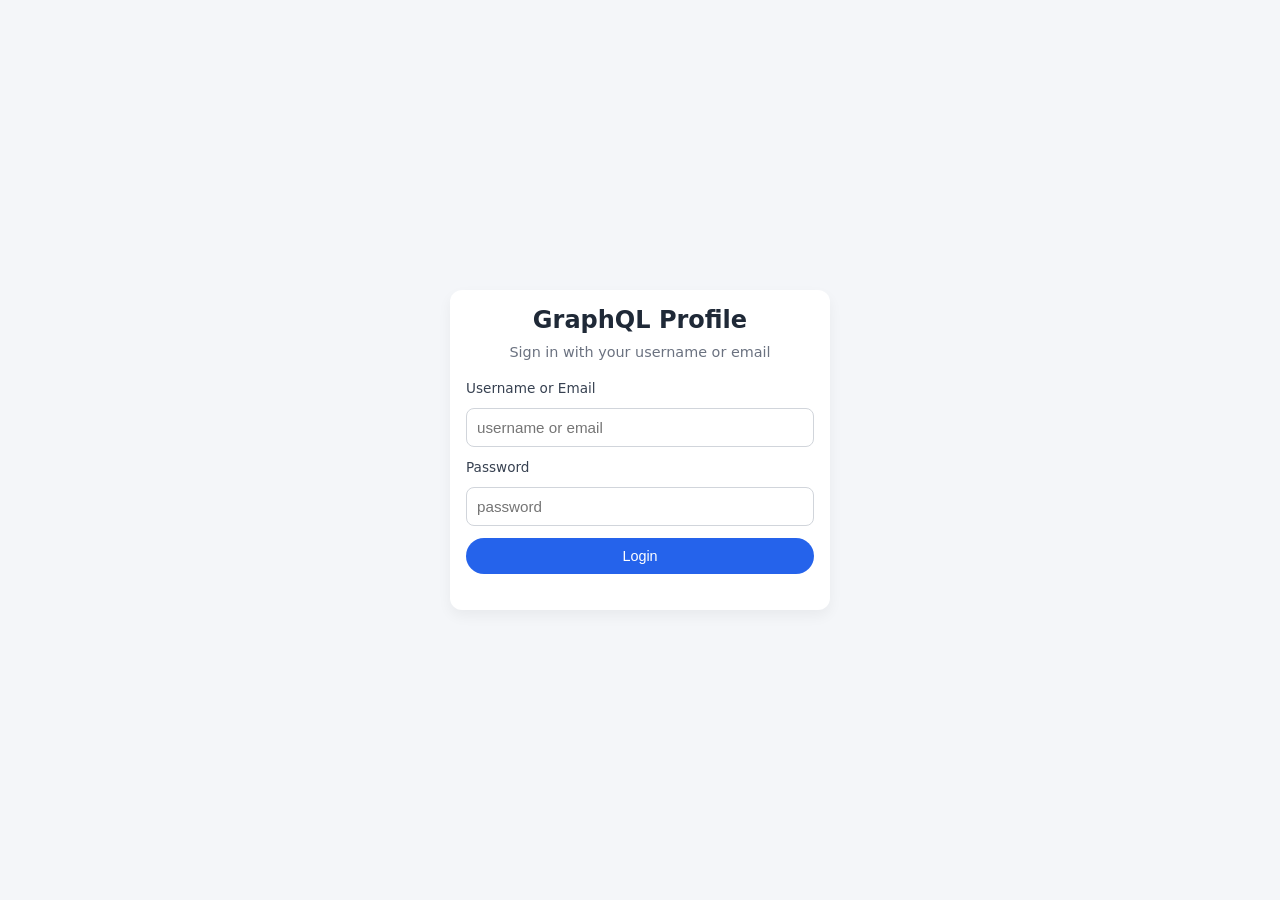
==== index.html @ cfde37e6 "h" ====
<!doctype html>
<html lang="en">
  <head>
    <meta charset="utf-8" />
    <meta name="viewport" content="width=device-width,initial-scale=1" />
    <title>GraphQL Profile - Login</title>
    <link rel="stylesheet" href="css/styles.css" />
  </head>
  <body class="page page-login">
    <main class="login-wrapper">
      <section class="card login-card">
        <h1 class="title">GraphQL Profile</h1>
        <p class="subtitle">Sign in with your username or email</p>

        <form id="login-form" class="form" novalidate>
          <label for="identifier" class="label">Username or Email</label>
          <input
            id="identifier"
            name="identifier"
            type="text"
            class="input"
            placeholder="username or email"
            autocomplete="username"
            required
          />

          <label for="password" class="label">Password</label>
          <input
            id="password"
            name="password"
            type="password"
            class="input"
            placeholder="password"
            autocomplete="current-password"
            required
          />

          <button type="submit" class="btn btn-primary">Login</button>
          <p id="login-error" class="error-message" aria-live="polite"></p>
        </form>
      </section>
    </main>

    <script src="js/config.js"></script>
    <script src="js/login.js"></script>
  </body>
</html>
---- css/styles.css ----
/* Reset */
*,
*::before,
*::after {
  box-sizing: border-box;
  margin: 0;
  padding: 0;
}

body {
  font-family: system-ui, -apple-system, BlinkMacSystemFont, "Segoe UI",
    Roboto, sans-serif;
  background: #f4f6f9;
  color: #1f2937;
}

/* Layout helpers */
.page {
  min-height: 100vh;
}

/* ================= LOGIN ================= */

.login-wrapper {
  display: flex;
  justify-content: center;
  align-items: center;
  height: 100vh;
}

.login-card {
  width: 100%;
  max-width: 380px;
}

.title {
  text-align: center;
  margin-bottom: 10px;
}

.subtitle {
  text-align: center;
  font-size: 0.9rem;
  color: #6b7280;
  margin-bottom: 20px;
}

/* ================= FORM ================= */

.form {
  display: flex;
  flex-direction: column;
  gap: 12px;
}

.label {
  font-size: 0.85rem;
  color: #374151;
}

.input {
  padding: 10px;
  border-radius: 8px;
  border: 1px solid #d1d5db;
  font-size: 0.95rem;
}

.input:focus {
  outline: none;
  border-color: #2563eb;
  box-shadow: 0 0 0 2px rgba(37, 99, 235, 0.2);
}

/* ================= BUTTONS ================= */

.btn {
  padding: 10px;
  border-radius: 999px;
  border: none;
  cursor: pointer;
  font-size: 0.9rem;
}

.btn-primary {
  background: #2563eb;
  color: white;
}

.btn-primary:hover {
  background: #1e40af;
}

.btn-secondary {
  background: #e5e7eb;
}

.btn-secondary:hover {
  background: #d1d5db;
}

/* ================= PROFILE ================= */

.topbar {
  display: flex;
  justify-content: space-between;
  align-items: center;
  padding: 16px 8vw;
  background: white;
  box-shadow: 0 2px 8px rgba(0, 0, 0, 0.06);
}

.topbar-title {
  font-size: 1.4rem;
}

.topbar-subtitle {
  font-size: 0.85rem;
  color: #6b7280;
}

/* ================= DASHBOARD ================= */

.dashboard {
  padding: 20px 8vw;
}

.grid {
  display: grid;
  grid-template-columns: repeat(auto-fit, minmax(260px, 1fr));
  gap: 16px;
  margin-bottom: 20px;
}

.graphs-section {
  display: grid;
  grid-template-columns: 1fr;
  gap: 20px;
}

/* ================= CARDS ================= */

.card {
  background: white;
  padding: 16px;
  border-radius: 12px;
  box-shadow: 0 6px 14px rgba(0, 0, 0, 0.05);
}

.section-title {
  margin-bottom: 10px;
  font-size: 1.1rem;
}

/* ================= INFO ================= */

.info-list p {
  font-size: 0.9rem;
  margin-bottom: 6px;
}

.info-label {
  color: #6b7280;
}

/* ================= RESULTS ================= */

.results-list {
  list-style: none;
  font-size: 0.9rem;
}

.results-list li {
  padding: 6px 0;
  border-bottom: 1px solid #eee;
}

/* ================= GRAPHS ================= */

.graph-svg {
  width: 100%;
  height: auto;
  margin-top: 10px;
  background: #fafafa;
  border-radius: 8px;
  border: 1px solid #eee;
}

/* ================= ERROR ================= */

.error-message {
  color: #dc2626;
  font-size: 0.85rem;
  margin-top: 8px;
}

.page-error {
  margin-top: 20px;
  text-align: center;
}
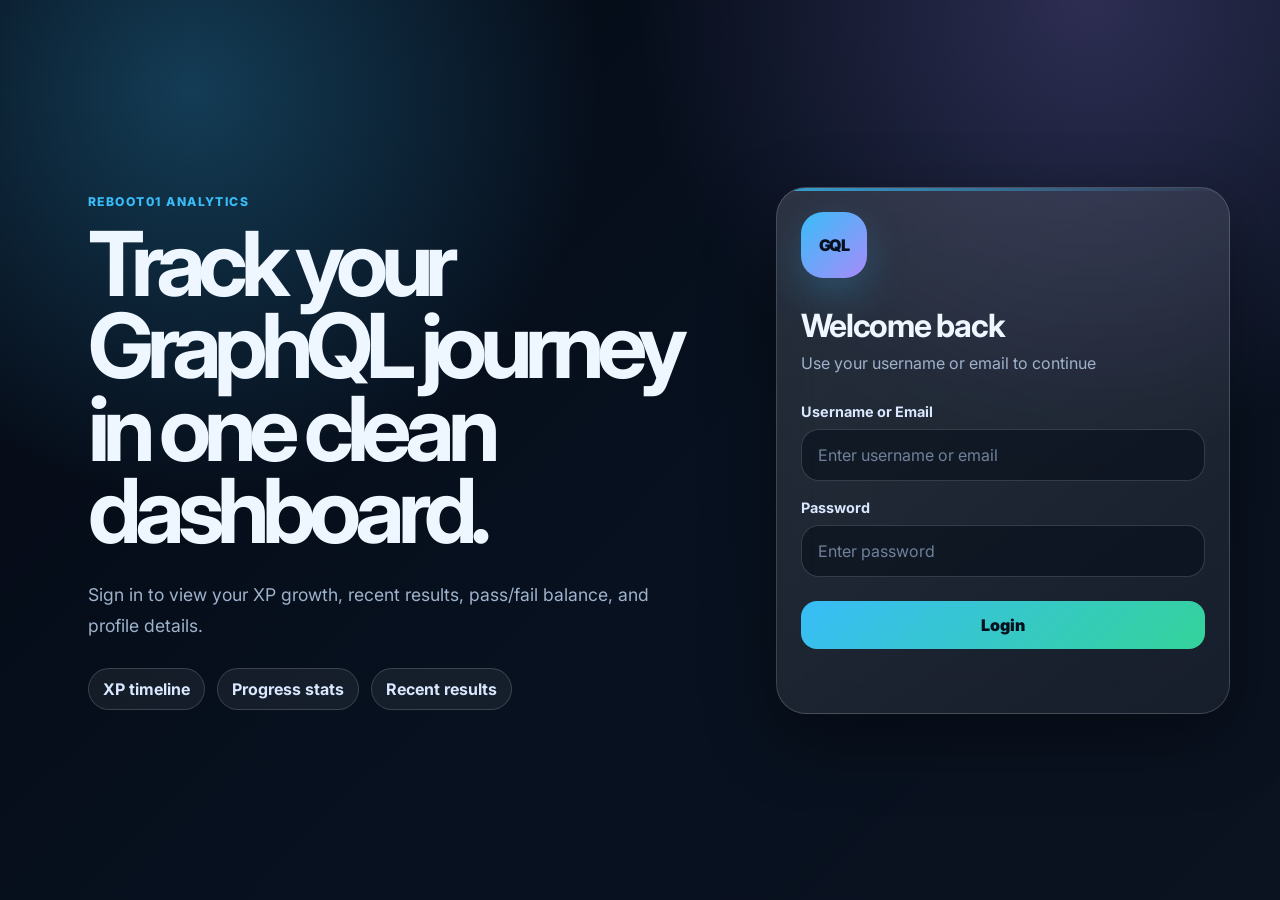
==== commit db54fa24: "h" ====
--- a/index.html
+++ b/index.html
@@ -3,37 +3,55 @@
   <head>
     <meta charset="utf-8" />
     <meta name="viewport" content="width=device-width,initial-scale=1" />
-    <title>GraphQL Profile - Login</title>
+    <title>GraphQL Profile | Sign In</title>
     <link rel="stylesheet" href="css/styles.css" />
   </head>
   <body class="page page-login">
-    <main class="login-wrapper">
+    <main class="auth-shell">
+      <section class="auth-panel" aria-label="Login introduction">
+        <p class="eyebrow">Reboot01 analytics</p>
+        <h1>Track your GraphQL journey in one clean dashboard.</h1>
+        <p class="hero-copy">
+          Sign in to view your XP growth, recent results, pass/fail balance, and profile details.
+        </p>
+        <div class="feature-row">
+          <span>XP timeline</span>
+          <span>Progress stats</span>
+          <span>Recent results</span>
+        </div>
+      </section>
+
       <section class="card login-card">
-        <h1 class="title">GraphQL Profile</h1>
-        <p class="subtitle">Sign in with your username or email</p>
+        <div class="brand-mark" aria-hidden="true">GQL</div>
+        <h2 class="title">Welcome back</h2>
+        <p class="subtitle">Use your username or email to continue</p>
 
         <form id="login-form" class="form" novalidate>
-          <label for="identifier" class="label">Username or Email</label>
-          <input
-            id="identifier"
-            name="identifier"
-            type="text"
-            class="input"
-            placeholder="username or email"
-            autocomplete="username"
-            required
-          />
+          <div class="field-group">
+            <label for="identifier" class="label">Username or Email</label>
+            <input
+              id="identifier"
+              name="identifier"
+              type="text"
+              class="input"
+              placeholder="Enter username or email"
+              autocomplete="username"
+              required
+            />
+          </div>
 
-          <label for="password" class="label">Password</label>
-          <input
-            id="password"
-            name="password"
-            type="password"
-            class="input"
-            placeholder="password"
-            autocomplete="current-password"
-            required
-          />
+          <div class="field-group">
+            <label for="password" class="label">Password</label>
+            <input
+              id="password"
+              name="password"
+              type="password"
+              class="input"
+              placeholder="Enter password"
+              autocomplete="current-password"
+              required
+            />
+          </div>
 
           <button type="submit" class="btn btn-primary">Login</button>
           <p id="login-error" class="error-message" aria-live="polite"></p>
@@ -44,4 +62,4 @@
     <script src="js/config.js"></script>
     <script src="js/login.js"></script>
   </body>
-</html>+</html>
--- a/css/styles.css
+++ b/css/styles.css
@@ -1,199 +1,450 @@
-/* Reset */
-*,
-*::before,
-*::after {
+@import url("https://fonts.googleapis.com/css2?family=Inter:wght@400;500;600;700;800&display=swap");
+
+:root {
+  --bg: #07111f;
+  --bg-soft: #0d1b2e;
+  --surface: rgba(255, 255, 255, 0.08);
+  --surface-strong: rgba(255, 255, 255, 0.13);
+  --border: rgba(255, 255, 255, 0.16);
+  --text: #eef6ff;
+  --muted: #9fb2cc;
+  --blue: #38bdf8;
+  --purple: #a78bfa;
+  --green: #34d399;
+  --red: #fb7185;
+  --shadow: 0 24px 70px rgba(0, 0, 0, 0.38);
+  --radius-lg: 30px;
+  --radius-md: 20px;
+}
+
+* {
   box-sizing: border-box;
   margin: 0;
   padding: 0;
 }
 
+html {
+  min-height: 100%;
+}
+
 body {
-  font-family: system-ui, -apple-system, BlinkMacSystemFont, "Segoe UI",
-    Roboto, sans-serif;
-  background: #f4f6f9;
-  color: #1f2937;
-}
-
-/* Layout helpers */
-.page {
   min-height: 100vh;
-}
-
-/* ================= LOGIN ================= */
-
-.login-wrapper {
+  font-family: Inter, system-ui, -apple-system, BlinkMacSystemFont, "Segoe UI", sans-serif;
+  color: var(--text);
+  background:
+    radial-gradient(circle at 15% 10%, rgba(56, 189, 248, 0.28), transparent 30%),
+    radial-gradient(circle at 85% 0%, rgba(167, 139, 250, 0.24), transparent 32%),
+    linear-gradient(135deg, #050914 0%, #07111f 55%, #0b1220 100%);
+}
+
+button,
+input {
+  font: inherit;
+}
+
+/* LOGIN */
+.auth-shell {
+  min-height: 100vh;
+  display: grid;
+  grid-template-columns: 1.2fr 0.8fr;
+  align-items: center;
+  gap: 44px;
+  width: min(1180px, calc(100% - 40px));
+  margin: 0 auto;
+  padding: 48px 0;
+}
+
+.auth-panel {
+  padding: 38px;
+}
+
+.eyebrow,
+.card-kicker {
+  display: inline-flex;
+  width: fit-content;
+  margin-bottom: 14px;
+  color: var(--blue);
+  font-size: 0.76rem;
+  font-weight: 800;
+  letter-spacing: 0.12em;
+  text-transform: uppercase;
+}
+
+.auth-panel h1,
+.hero-dashboard h2 {
+  max-width: 760px;
+  font-size: clamp(2.8rem, 7vw, 5.8rem);
+  line-height: 0.92;
+  letter-spacing: -0.08em;
+}
+
+.hero-copy,
+.hero-dashboard p,
+.subtitle,
+.topbar-subtitle {
+  color: var(--muted);
+}
+
+.hero-copy {
+  max-width: 590px;
+  margin: 26px 0;
+  font-size: 1.1rem;
+  line-height: 1.8;
+}
+
+.feature-row {
   display: flex;
+  flex-wrap: wrap;
+  gap: 12px;
+}
+
+.feature-row span {
+  border: 1px solid var(--border);
+  border-radius: 999px;
+  padding: 10px 14px;
+  background: rgba(255, 255, 255, 0.06);
+  color: #d9e7ff;
+  font-weight: 700;
+}
+
+.card,
+.login-card,
+.hero-dashboard {
+  border: 1px solid var(--border);
+  border-radius: var(--radius-lg);
+  background: linear-gradient(145deg, rgba(255, 255, 255, 0.13), rgba(255, 255, 255, 0.055));
+  box-shadow: var(--shadow);
+  backdrop-filter: blur(22px);
+}
+
+.login-card {
+  padding: 34px;
+}
+
+.brand-mark {
+  display: grid;
+  place-items: center;
+  width: 66px;
+  height: 66px;
+  margin-bottom: 28px;
+  border-radius: 22px;
+  background: linear-gradient(135deg, var(--blue), var(--purple));
+  color: #06101f;
+  font-weight: 900;
+  letter-spacing: -0.08em;
+  box-shadow: 0 16px 40px rgba(56, 189, 248, 0.24);
+}
+
+.brand-mark.small {
+  width: 52px;
+  height: 52px;
+  margin: 0;
+  border-radius: 18px;
+  font-size: 0.85rem;
+}
+
+.title {
+  font-size: 2rem;
+  letter-spacing: -0.04em;
+}
+
+.subtitle {
+  margin-top: 8px;
+  margin-bottom: 30px;
+}
+
+.form {
+  display: grid;
+  gap: 18px;
+}
+
+.field-group {
+  display: grid;
+  gap: 9px;
+}
+
+.label {
+  color: #d9e7ff;
+  font-size: 0.9rem;
+  font-weight: 700;
+}
+
+.input {
+  width: 100%;
+  border: 1px solid rgba(255, 255, 255, 0.16);
+  border-radius: 18px;
+  padding: 15px 16px;
+  background: rgba(4, 10, 22, 0.48);
+  color: var(--text);
+  outline: none;
+  transition: border-color 0.2s ease, box-shadow 0.2s ease, background 0.2s ease;
+}
+
+.input::placeholder {
+  color: #6f819b;
+}
+
+.input:focus {
+  border-color: rgba(56, 189, 248, 0.85);
+  background: rgba(4, 10, 22, 0.72);
+  box-shadow: 0 0 0 4px rgba(56, 189, 248, 0.14);
+}
+
+.btn {
+  display: inline-flex;
+  align-items: center;
   justify-content: center;
-  align-items: center;
-  height: 100vh;
-}
-
-.login-card {
+  min-height: 48px;
+  border: 0;
+  border-radius: 16px;
+  padding: 0 20px;
+  cursor: pointer;
+  font-weight: 900;
+  transition: transform 0.2s ease, filter 0.2s ease, background 0.2s ease;
+}
+
+.btn:hover {
+  transform: translateY(-2px);
+}
+
+.btn-primary {
   width: 100%;
-  max-width: 380px;
-}
-
-.title {
-  text-align: center;
-  margin-bottom: 10px;
-}
-
-.subtitle {
-  text-align: center;
-  font-size: 0.9rem;
-  color: #6b7280;
-  margin-bottom: 20px;
-}
-
-/* ================= FORM ================= */
-
-.form {
-  display: flex;
-  flex-direction: column;
-  gap: 12px;
-}
-
-.label {
-  font-size: 0.85rem;
-  color: #374151;
-}
-
-.input {
-  padding: 10px;
-  border-radius: 8px;
-  border: 1px solid #d1d5db;
-  font-size: 0.95rem;
-}
-
-.input:focus {
-  outline: none;
-  border-color: #2563eb;
-  box-shadow: 0 0 0 2px rgba(37, 99, 235, 0.2);
-}
-
-/* ================= BUTTONS ================= */
-
-.btn {
-  padding: 10px;
-  border-radius: 999px;
-  border: none;
-  cursor: pointer;
-  font-size: 0.9rem;
-}
-
-.btn-primary {
-  background: #2563eb;
-  color: white;
-}
-
-.btn-primary:hover {
-  background: #1e40af;
+  margin-top: 6px;
+  color: #04101e;
+  background: linear-gradient(135deg, var(--blue), var(--green));
 }
 
 .btn-secondary {
-  background: #e5e7eb;
-}
-
-.btn-secondary:hover {
-  background: #d1d5db;
-}
-
-/* ================= PROFILE ================= */
-
+  color: var(--text);
+  background: rgba(255, 255, 255, 0.1);
+  border: 1px solid var(--border);
+}
+
+/* DASHBOARD */
 .topbar {
+  position: sticky;
+  top: 0;
+  z-index: 10;
   display: flex;
   justify-content: space-between;
   align-items: center;
-  padding: 16px 8vw;
-  background: white;
-  box-shadow: 0 2px 8px rgba(0, 0, 0, 0.06);
+  gap: 20px;
+  padding: 20px clamp(20px, 5vw, 70px);
+  background: rgba(5, 9, 20, 0.74);
+  border-bottom: 1px solid var(--border);
+  backdrop-filter: blur(22px);
+}
+
+.topbar-brand {
+  display: flex;
+  align-items: center;
+  gap: 16px;
+}
+
+.topbar .eyebrow {
+  margin-bottom: 4px;
 }
 
 .topbar-title {
-  font-size: 1.4rem;
-}
-
-.topbar-subtitle {
-  font-size: 0.85rem;
-  color: #6b7280;
-}
-
-/* ================= DASHBOARD ================= */
+  font-size: clamp(1.35rem, 3vw, 2.1rem);
+  letter-spacing: -0.05em;
+}
 
 .dashboard {
-  padding: 20px 8vw;
-}
-
-.grid {
-  display: grid;
-  grid-template-columns: repeat(auto-fit, minmax(260px, 1fr));
-  gap: 16px;
+  width: min(1380px, calc(100% - 34px));
+  margin: 28px auto 64px;
+}
+
+.hero-dashboard {
+  display: flex;
+  justify-content: space-between;
+  align-items: end;
+  min-height: 260px;
+  padding: clamp(28px, 5vw, 54px);
+  margin-bottom: 22px;
+  overflow: hidden;
+  position: relative;
+}
+
+.hero-dashboard::after {
+  content: "";
+  position: absolute;
+  width: 420px;
+  height: 420px;
+  right: -140px;
+  top: -120px;
+  border-radius: 50%;
+  background: radial-gradient(circle, rgba(52, 211, 153, 0.26), transparent 62%);
+}
+
+.hero-dashboard h2 {
+  font-size: clamp(2.4rem, 6vw, 5.2rem);
+}
+
+.hero-dashboard p {
+  max-width: 600px;
+  margin-top: 18px;
+  line-height: 1.7;
+}
+
+.stats-grid,
+.content-grid {
+  display: grid;
+  gap: 20px;
+}
+
+.stats-grid {
+  grid-template-columns: repeat(3, minmax(0, 1fr));
   margin-bottom: 20px;
 }
 
-.graphs-section {
-  display: grid;
-  grid-template-columns: 1fr;
-  gap: 20px;
-}
-
-/* ================= CARDS ================= */
+.content-grid {
+  grid-template-columns: minmax(0, 1.4fr) minmax(320px, 0.8fr);
+}
 
 .card {
-  background: white;
-  padding: 16px;
-  border-radius: 12px;
-  box-shadow: 0 6px 14px rgba(0, 0, 0, 0.05);
+  position: relative;
+  padding: 24px;
+  overflow: hidden;
+}
+
+.card::before {
+  content: "";
+  position: absolute;
+  inset: 0 auto auto 0;
+  width: 100%;
+  height: 3px;
+  background: linear-gradient(90deg, var(--blue), transparent);
+  opacity: 0.8;
+}
+
+.accent-purple::before {
+  background: linear-gradient(90deg, var(--purple), transparent);
+}
+
+.accent-green::before {
+  background: linear-gradient(90deg, var(--green), transparent);
 }
 
 .section-title {
-  margin-bottom: 10px;
-  font-size: 1.1rem;
-}
-
-/* ================= INFO ================= */
+  margin-bottom: 18px;
+  font-size: 1.25rem;
+  letter-spacing: -0.035em;
+}
+
+.info-list {
+  display: grid;
+  gap: 12px;
+}
 
 .info-list p {
-  font-size: 0.9rem;
-  margin-bottom: 6px;
+  display: flex;
+  justify-content: space-between;
+  gap: 14px;
+  padding: 14px;
+  border: 1px solid rgba(255, 255, 255, 0.09);
+  border-radius: 16px;
+  background: rgba(3, 8, 18, 0.28);
+  color: #f7fbff;
+  font-weight: 800;
 }
 
 .info-label {
-  color: #6b7280;
-}
-
-/* ================= RESULTS ================= */
-
-.results-list {
-  list-style: none;
-  font-size: 0.9rem;
-}
-
-.results-list li {
-  padding: 6px 0;
-  border-bottom: 1px solid #eee;
-}
-
-/* ================= GRAPHS ================= */
+  color: var(--muted);
+  font-weight: 700;
+}
+
+.wide-card {
+  grid-row: span 2;
+}
+
+.card-heading {
+  margin-bottom: 8px;
+}
 
 .graph-svg {
   width: 100%;
-  height: auto;
-  margin-top: 10px;
-  background: #fafafa;
-  border-radius: 8px;
-  border: 1px solid #eee;
-}
-
-/* ================= ERROR ================= */
+  min-height: 330px;
+  border: 1px solid rgba(255, 255, 255, 0.1);
+  border-radius: 22px;
+  background: rgba(2, 8, 20, 0.36);
+}
+
+.results-list {
+  display: grid;
+  gap: 12px;
+  list-style: none;
+}
+
+.results-list li {
+  padding: 14px 15px;
+  border: 1px solid rgba(255, 255, 255, 0.1);
+  border-radius: 16px;
+  background: rgba(2, 8, 20, 0.35);
+  color: #dbeafe;
+  line-height: 1.45;
+}
+
+.results-list li:hover {
+  border-color: rgba(56, 189, 248, 0.45);
+  background: rgba(56, 189, 248, 0.09);
+}
 
 .error-message {
-  color: #dc2626;
-  font-size: 0.85rem;
-  margin-top: 8px;
+  min-height: 22px;
+  color: var(--red);
+  text-align: center;
+  font-weight: 800;
 }
 
 .page-error {
-  margin-top: 20px;
-  text-align: center;
-}+  margin-top: 24px;
+}
+
+@media (max-width: 1000px) {
+  .auth-shell,
+  .stats-grid,
+  .content-grid {
+    grid-template-columns: 1fr;
+  }
+
+  .auth-panel {
+    padding: 12px 4px;
+  }
+
+  .wide-card {
+    grid-row: auto;
+  }
+}
+
+@media (max-width: 640px) {
+  .topbar {
+    position: static;
+    align-items: flex-start;
+    flex-direction: column;
+  }
+
+  .auth-shell {
+    width: min(100% - 24px, 1180px);
+    padding: 24px 0;
+  }
+
+  .login-card,
+  .card,
+  .hero-dashboard {
+    border-radius: 22px;
+  }
+
+  .login-card,
+  .card {
+    padding: 20px;
+  }
+
+  .feature-row {
+    display: none;
+  }
+
+  .graph-svg {
+    min-height: 260px;
+  }
+}
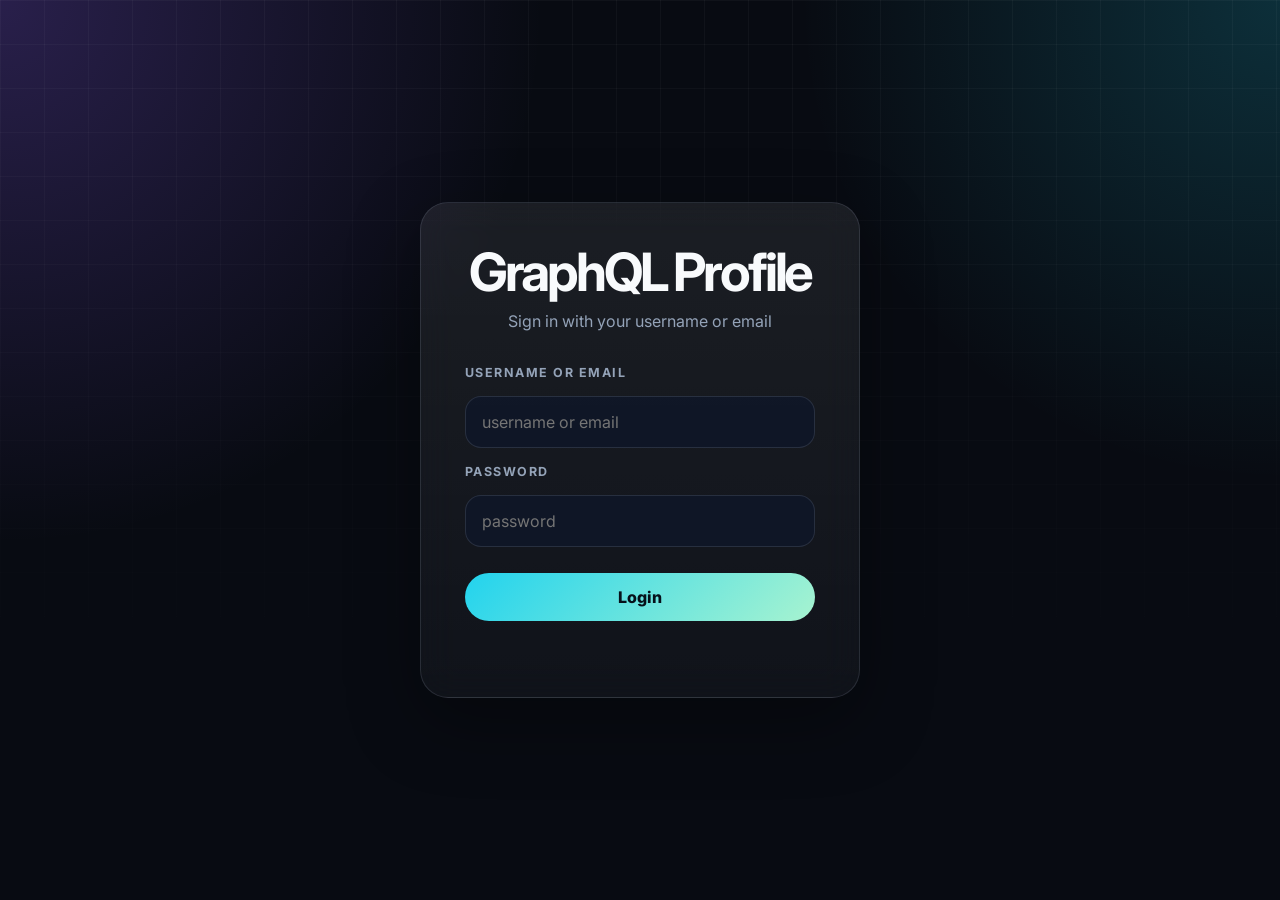
==== commit 165406da: "h" ====
--- a/index.html
+++ b/index.html
@@ -3,55 +3,37 @@
   <head>
     <meta charset="utf-8" />
     <meta name="viewport" content="width=device-width,initial-scale=1" />
-    <title>GraphQL Profile | Sign In</title>
+    <title>GraphQL Profile - Login</title>
     <link rel="stylesheet" href="css/styles.css" />
   </head>
   <body class="page page-login">
-    <main class="auth-shell">
-      <section class="auth-panel" aria-label="Login introduction">
-        <p class="eyebrow">Reboot01 analytics</p>
-        <h1>Track your GraphQL journey in one clean dashboard.</h1>
-        <p class="hero-copy">
-          Sign in to view your XP growth, recent results, pass/fail balance, and profile details.
-        </p>
-        <div class="feature-row">
-          <span>XP timeline</span>
-          <span>Progress stats</span>
-          <span>Recent results</span>
-        </div>
-      </section>
-
+    <main class="login-wrapper">
       <section class="card login-card">
-        <div class="brand-mark" aria-hidden="true">GQL</div>
-        <h2 class="title">Welcome back</h2>
-        <p class="subtitle">Use your username or email to continue</p>
+        <h1 class="title">GraphQL Profile</h1>
+        <p class="subtitle">Sign in with your username or email</p>
 
         <form id="login-form" class="form" novalidate>
-          <div class="field-group">
-            <label for="identifier" class="label">Username or Email</label>
-            <input
-              id="identifier"
-              name="identifier"
-              type="text"
-              class="input"
-              placeholder="Enter username or email"
-              autocomplete="username"
-              required
-            />
-          </div>
+          <label for="identifier" class="label">Username or Email</label>
+          <input
+            id="identifier"
+            name="identifier"
+            type="text"
+            class="input"
+            placeholder="username or email"
+            autocomplete="username"
+            required
+          />
 
-          <div class="field-group">
-            <label for="password" class="label">Password</label>
-            <input
-              id="password"
-              name="password"
-              type="password"
-              class="input"
-              placeholder="Enter password"
-              autocomplete="current-password"
-              required
-            />
-          </div>
+          <label for="password" class="label">Password</label>
+          <input
+            id="password"
+            name="password"
+            type="password"
+            class="input"
+            placeholder="password"
+            autocomplete="current-password"
+            required
+          />
 
           <button type="submit" class="btn btn-primary">Login</button>
           <p id="login-error" class="error-message" aria-live="polite"></p>
@@ -62,4 +44,4 @@
     <script src="js/config.js"></script>
     <script src="js/login.js"></script>
   </body>
-</html>
+</html>
--- a/css/styles.css
+++ b/css/styles.css
@@ -1,450 +1,281 @@
 @import url("https://fonts.googleapis.com/css2?family=Inter:wght@400;500;600;700;800&display=swap");
 
-:root {
-  --bg: #07111f;
-  --bg-soft: #0d1b2e;
-  --surface: rgba(255, 255, 255, 0.08);
-  --surface-strong: rgba(255, 255, 255, 0.13);
-  --border: rgba(255, 255, 255, 0.16);
-  --text: #eef6ff;
-  --muted: #9fb2cc;
-  --blue: #38bdf8;
-  --purple: #a78bfa;
-  --green: #34d399;
-  --red: #fb7185;
-  --shadow: 0 24px 70px rgba(0, 0, 0, 0.38);
-  --radius-lg: 30px;
-  --radius-md: 20px;
-}
-
-* {
-  box-sizing: border-box;
-  margin: 0;
-  padding: 0;
-}
-
-html {
-  min-height: 100%;
-}
-
-body {
-  min-height: 100vh;
-  font-family: Inter, system-ui, -apple-system, BlinkMacSystemFont, "Segoe UI", sans-serif;
-  color: var(--text);
+:root{
+  --bg:#080b12;
+  --panel:#111827;
+  --panel-soft:#172033;
+  --text:#f8fafc;
+  --muted:#94a3b8;
+  --line:rgba(148,163,184,.18);
+  --accent:#8b5cf6;
+  --accent-2:#22d3ee;
+  --danger:#fb7185;
+  --shadow:0 24px 70px rgba(0,0,0,.35);
+}
+
+*{
+  margin:0;
+  padding:0;
+  box-sizing:border-box;
+}
+
+body{
+  min-height:100vh;
+  font-family:Inter,system-ui,-apple-system,BlinkMacSystemFont,"Segoe UI",sans-serif;
   background:
-    radial-gradient(circle at 15% 10%, rgba(56, 189, 248, 0.28), transparent 30%),
-    radial-gradient(circle at 85% 0%, rgba(167, 139, 250, 0.24), transparent 32%),
-    linear-gradient(135deg, #050914 0%, #07111f 55%, #0b1220 100%);
-}
-
-button,
-input {
-  font: inherit;
-}
-
-/* LOGIN */
-.auth-shell {
-  min-height: 100vh;
-  display: grid;
-  grid-template-columns: 1.2fr 0.8fr;
-  align-items: center;
-  gap: 44px;
-  width: min(1180px, calc(100% - 40px));
-  margin: 0 auto;
-  padding: 48px 0;
-}
-
-.auth-panel {
-  padding: 38px;
-}
-
-.eyebrow,
-.card-kicker {
-  display: inline-flex;
-  width: fit-content;
-  margin-bottom: 14px;
-  color: var(--blue);
-  font-size: 0.76rem;
-  font-weight: 800;
-  letter-spacing: 0.12em;
-  text-transform: uppercase;
-}
-
-.auth-panel h1,
-.hero-dashboard h2 {
-  max-width: 760px;
-  font-size: clamp(2.8rem, 7vw, 5.8rem);
-  line-height: 0.92;
-  letter-spacing: -0.08em;
-}
-
-.hero-copy,
-.hero-dashboard p,
-.subtitle,
-.topbar-subtitle {
-  color: var(--muted);
-}
-
-.hero-copy {
-  max-width: 590px;
-  margin: 26px 0;
-  font-size: 1.1rem;
-  line-height: 1.8;
-}
-
-.feature-row {
-  display: flex;
-  flex-wrap: wrap;
-  gap: 12px;
-}
-
-.feature-row span {
-  border: 1px solid var(--border);
-  border-radius: 999px;
-  padding: 10px 14px;
-  background: rgba(255, 255, 255, 0.06);
-  color: #d9e7ff;
-  font-weight: 700;
-}
-
-.card,
-.login-card,
-.hero-dashboard {
-  border: 1px solid var(--border);
-  border-radius: var(--radius-lg);
-  background: linear-gradient(145deg, rgba(255, 255, 255, 0.13), rgba(255, 255, 255, 0.055));
-  box-shadow: var(--shadow);
-  backdrop-filter: blur(22px);
-}
-
-.login-card {
-  padding: 34px;
-}
-
-.brand-mark {
-  display: grid;
-  place-items: center;
-  width: 66px;
-  height: 66px;
-  margin-bottom: 28px;
-  border-radius: 22px;
-  background: linear-gradient(135deg, var(--blue), var(--purple));
-  color: #06101f;
-  font-weight: 900;
-  letter-spacing: -0.08em;
-  box-shadow: 0 16px 40px rgba(56, 189, 248, 0.24);
-}
-
-.brand-mark.small {
-  width: 52px;
-  height: 52px;
-  margin: 0;
-  border-radius: 18px;
-  font-size: 0.85rem;
-}
-
-.title {
-  font-size: 2rem;
-  letter-spacing: -0.04em;
-}
-
-.subtitle {
-  margin-top: 8px;
-  margin-bottom: 30px;
-}
-
-.form {
-  display: grid;
-  gap: 18px;
-}
-
-.field-group {
-  display: grid;
-  gap: 9px;
-}
-
-.label {
-  color: #d9e7ff;
-  font-size: 0.9rem;
-  font-weight: 700;
-}
-
-.input {
-  width: 100%;
-  border: 1px solid rgba(255, 255, 255, 0.16);
-  border-radius: 18px;
-  padding: 15px 16px;
-  background: rgba(4, 10, 22, 0.48);
-  color: var(--text);
-  outline: none;
-  transition: border-color 0.2s ease, box-shadow 0.2s ease, background 0.2s ease;
-}
-
-.input::placeholder {
-  color: #6f819b;
-}
-
-.input:focus {
-  border-color: rgba(56, 189, 248, 0.85);
-  background: rgba(4, 10, 22, 0.72);
-  box-shadow: 0 0 0 4px rgba(56, 189, 248, 0.14);
-}
-
-.btn {
-  display: inline-flex;
-  align-items: center;
-  justify-content: center;
-  min-height: 48px;
-  border: 0;
-  border-radius: 16px;
-  padding: 0 20px;
-  cursor: pointer;
-  font-weight: 900;
-  transition: transform 0.2s ease, filter 0.2s ease, background 0.2s ease;
-}
-
-.btn:hover {
-  transform: translateY(-2px);
-}
-
-.btn-primary {
-  width: 100%;
-  margin-top: 6px;
-  color: #04101e;
-  background: linear-gradient(135deg, var(--blue), var(--green));
-}
-
-.btn-secondary {
-  color: var(--text);
-  background: rgba(255, 255, 255, 0.1);
-  border: 1px solid var(--border);
-}
-
-/* DASHBOARD */
-.topbar {
-  position: sticky;
-  top: 0;
-  z-index: 10;
-  display: flex;
-  justify-content: space-between;
-  align-items: center;
-  gap: 20px;
-  padding: 20px clamp(20px, 5vw, 70px);
-  background: rgba(5, 9, 20, 0.74);
-  border-bottom: 1px solid var(--border);
-  backdrop-filter: blur(22px);
-}
-
-.topbar-brand {
-  display: flex;
-  align-items: center;
-  gap: 16px;
-}
-
-.topbar .eyebrow {
-  margin-bottom: 4px;
-}
-
-.topbar-title {
-  font-size: clamp(1.35rem, 3vw, 2.1rem);
-  letter-spacing: -0.05em;
-}
-
-.dashboard {
-  width: min(1380px, calc(100% - 34px));
-  margin: 28px auto 64px;
-}
-
-.hero-dashboard {
-  display: flex;
-  justify-content: space-between;
-  align-items: end;
-  min-height: 260px;
-  padding: clamp(28px, 5vw, 54px);
-  margin-bottom: 22px;
-  overflow: hidden;
-  position: relative;
-}
-
-.hero-dashboard::after {
-  content: "";
-  position: absolute;
-  width: 420px;
-  height: 420px;
-  right: -140px;
-  top: -120px;
-  border-radius: 50%;
-  background: radial-gradient(circle, rgba(52, 211, 153, 0.26), transparent 62%);
-}
-
-.hero-dashboard h2 {
-  font-size: clamp(2.4rem, 6vw, 5.2rem);
-}
-
-.hero-dashboard p {
-  max-width: 600px;
-  margin-top: 18px;
-  line-height: 1.7;
-}
-
-.stats-grid,
-.content-grid {
-  display: grid;
-  gap: 20px;
-}
-
-.stats-grid {
-  grid-template-columns: repeat(3, minmax(0, 1fr));
-  margin-bottom: 20px;
-}
-
-.content-grid {
-  grid-template-columns: minmax(0, 1.4fr) minmax(320px, 0.8fr);
-}
-
-.card {
-  position: relative;
-  padding: 24px;
-  overflow: hidden;
-}
-
-.card::before {
-  content: "";
-  position: absolute;
-  inset: 0 auto auto 0;
-  width: 100%;
-  height: 3px;
-  background: linear-gradient(90deg, var(--blue), transparent);
-  opacity: 0.8;
-}
-
-.accent-purple::before {
-  background: linear-gradient(90deg, var(--purple), transparent);
-}
-
-.accent-green::before {
-  background: linear-gradient(90deg, var(--green), transparent);
-}
-
-.section-title {
-  margin-bottom: 18px;
-  font-size: 1.25rem;
-  letter-spacing: -0.035em;
-}
-
-.info-list {
-  display: grid;
-  gap: 12px;
-}
-
-.info-list p {
-  display: flex;
-  justify-content: space-between;
-  gap: 14px;
-  padding: 14px;
-  border: 1px solid rgba(255, 255, 255, 0.09);
-  border-radius: 16px;
-  background: rgba(3, 8, 18, 0.28);
-  color: #f7fbff;
-  font-weight: 800;
-}
-
-.info-label {
-  color: var(--muted);
-  font-weight: 700;
-}
-
-.wide-card {
-  grid-row: span 2;
-}
-
-.card-heading {
-  margin-bottom: 8px;
-}
-
-.graph-svg {
-  width: 100%;
-  min-height: 330px;
-  border: 1px solid rgba(255, 255, 255, 0.1);
-  border-radius: 22px;
-  background: rgba(2, 8, 20, 0.36);
-}
-
-.results-list {
-  display: grid;
-  gap: 12px;
-  list-style: none;
-}
-
-.results-list li {
-  padding: 14px 15px;
-  border: 1px solid rgba(255, 255, 255, 0.1);
-  border-radius: 16px;
-  background: rgba(2, 8, 20, 0.35);
-  color: #dbeafe;
-  line-height: 1.45;
-}
-
-.results-list li:hover {
-  border-color: rgba(56, 189, 248, 0.45);
-  background: rgba(56, 189, 248, 0.09);
-}
-
-.error-message {
-  min-height: 22px;
-  color: var(--red);
-  text-align: center;
-  font-weight: 800;
-}
-
-.page-error {
-  margin-top: 24px;
-}
-
-@media (max-width: 1000px) {
-  .auth-shell,
-  .stats-grid,
-  .content-grid {
-    grid-template-columns: 1fr;
-  }
-
-  .auth-panel {
-    padding: 12px 4px;
-  }
-
-  .wide-card {
-    grid-row: auto;
-  }
-}
-
-@media (max-width: 640px) {
-  .topbar {
-    position: static;
-    align-items: flex-start;
-    flex-direction: column;
-  }
-
-  .auth-shell {
-    width: min(100% - 24px, 1180px);
-    padding: 24px 0;
-  }
-
-  .login-card,
-  .card,
-  .hero-dashboard {
-    border-radius: 22px;
-  }
-
-  .login-card,
-  .card {
-    padding: 20px;
-  }
-
-  .feature-row {
-    display: none;
-  }
-
-  .graph-svg {
-    min-height: 260px;
-  }
-}
+    radial-gradient(circle at top left,rgba(139,92,246,.25),transparent 34rem),
+    radial-gradient(circle at top right,rgba(34,211,238,.18),transparent 30rem),
+    var(--bg);
+  color:var(--text);
+}
+
+body::before{
+  content:"";
+  position:fixed;
+  inset:0;
+  pointer-events:none;
+  background-image:linear-gradient(rgba(255,255,255,.035) 1px,transparent 1px),linear-gradient(90deg,rgba(255,255,255,.035) 1px,transparent 1px);
+  background-size:44px 44px;
+  mask-image:linear-gradient(to bottom,black,transparent 82%);
+}
+
+.page{
+  position:relative;
+}
+
+.login-wrapper{
+  min-height:100vh;
+  display:flex;
+  justify-content:center;
+  align-items:center;
+  padding:24px;
+}
+
+.card{
+  position:relative;
+  overflow:hidden;
+  border:1px solid var(--line);
+  border-radius:28px;
+  background:linear-gradient(180deg,rgba(255,255,255,.08),rgba(255,255,255,.035));
+  box-shadow:var(--shadow);
+  backdrop-filter:blur(18px);
+}
+
+.login-card{
+  width:min(440px,100%);
+  padding:44px;
+}
+
+.title{
+  font-size:clamp(2rem,5vw,3.3rem);
+  line-height:.95;
+  letter-spacing:-.06em;
+  text-align:center;
+}
+
+.subtitle{
+  margin:14px 0 34px;
+  color:var(--muted);
+  text-align:center;
+}
+
+.form{
+  display:flex;
+  flex-direction:column;
+  gap:16px;
+}
+
+.label,.metric-label,.eyebrow{
+  color:var(--muted);
+  font-size:.78rem;
+  font-weight:700;
+  letter-spacing:.12em;
+  text-transform:uppercase;
+}
+
+.input{
+  width:100%;
+  padding:15px 16px;
+  border:1px solid var(--line);
+  border-radius:16px;
+  background:rgba(15,23,42,.75);
+  color:var(--text);
+  font:inherit;
+  outline:none;
+}
+
+.input:focus{
+  border-color:rgba(34,211,238,.8);
+  box-shadow:0 0 0 4px rgba(34,211,238,.12);
+}
+
+.btn{
+  border:0;
+  border-radius:999px;
+  padding:14px 20px;
+  cursor:pointer;
+  font:inherit;
+  font-weight:800;
+  transition:.2s ease;
+}
+
+.btn:hover{
+  transform:translateY(-2px);
+}
+
+.btn-primary{
+  margin-top:10px;
+  color:#06111a;
+  background:linear-gradient(135deg,var(--accent-2),#a7f3d0);
+}
+
+.btn-secondary{
+  color:var(--text);
+  background:rgba(255,255,255,.09);
+  border:1px solid var(--line);
+}
+
+.topbar{
+  width:min(1180px,92%);
+  margin:28px auto 0;
+  padding:28px;
+  display:flex;
+  justify-content:space-between;
+  align-items:center;
+  gap:20px;
+  border:1px solid var(--line);
+  border-radius:32px;
+  background:rgba(15,23,42,.62);
+  box-shadow:var(--shadow);
+  backdrop-filter:blur(18px);
+}
+
+.topbar-title{
+  margin-top:6px;
+  font-size:clamp(2.2rem,6vw,4.5rem);
+  line-height:.9;
+  letter-spacing:-.07em;
+}
+
+.topbar-subtitle{
+  margin-top:12px;
+  color:var(--muted);
+}
+
+.dashboard{
+  width:min(1180px,92%);
+  margin:24px auto 48px;
+}
+
+.summary-grid{
+  display:grid;
+  grid-template-columns:1.3fr 1fr 1fr;
+  gap:18px;
+  margin-bottom:18px;
+}
+
+.hero-card,.metric-card,.graph-card{
+  padding:26px;
+}
+
+.hero-card h2{
+  margin-top:14px;
+  font-size:2.2rem;
+  letter-spacing:-.05em;
+}
+
+.hero-card p:last-child,.metric-card span{
+  display:block;
+  margin-top:10px;
+  color:var(--muted);
+}
+
+.metric-card strong{
+  display:block;
+  margin-top:18px;
+  font-size:clamp(2.4rem,5vw,3.8rem);
+  line-height:1;
+  letter-spacing:-.07em;
+}
+
+.graphs-section{
+  display:grid;
+  grid-template-columns:1.35fr .85fr;
+  gap:18px;
+}
+
+.card-heading{
+  display:flex;
+  justify-content:space-between;
+  align-items:center;
+  margin-bottom:16px;
+}
+
+.section-title{
+  margin-top:7px;
+  font-size:1.35rem;
+  letter-spacing:-.03em;
+}
+
+.graph-svg{
+  width:100%;
+  min-height:390px;
+  color:var(--text);
+}
+
+.chart-track{
+  fill:rgba(148,163,184,.14);
+}
+
+.chart-bar{
+  fill:url(#unused);
+  fill:#22d3ee;
+}
+
+.donut-track{
+  stroke:rgba(148,163,184,.16);
+  stroke-width:34;
+}
+
+.donut-progress{
+  stroke:#8b5cf6;
+  stroke-width:34;
+  stroke-linecap:round;
+}
+
+.error-message{
+  color:var(--danger);
+  text-align:center;
+  margin-top:16px;
+  font-weight:700;
+}
+
+.page-error{
+  margin-top:24px;
+}
+
+@media(max-width:980px){
+  .summary-grid,.graphs-section{
+    grid-template-columns:1fr;
+  }
+
+  .topbar{
+    align-items:flex-start;
+    flex-direction:column;
+  }
+}
+
+@media(max-width:620px){
+  .topbar,.dashboard{
+    width:94%;
+  }
+
+  .login-card,.hero-card,.metric-card,.graph-card{
+    padding:22px;
+    border-radius:22px;
+  }
+
+  .graph-svg{
+    min-height:320px;
+  }
+}
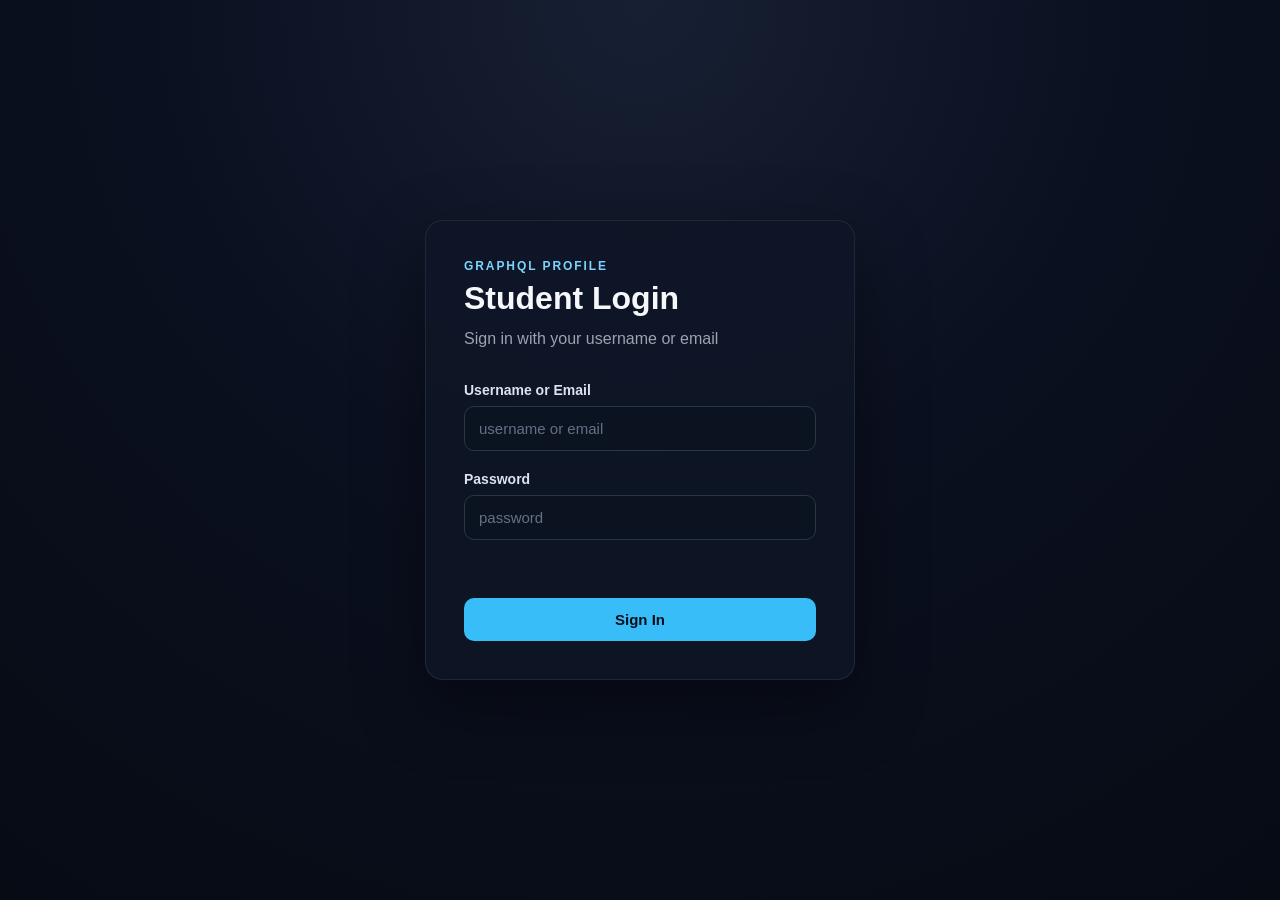
==== commit 06956565: "h" ====
--- a/index.html
+++ b/index.html
@@ -1,47 +1,111 @@
-<!doctype html>
+<!DOCTYPE html>
 <html lang="en">
-  <head>
-    <meta charset="utf-8" />
-    <meta name="viewport" content="width=device-width,initial-scale=1" />
-    <title>GraphQL Profile - Login</title>
-    <link rel="stylesheet" href="css/styles.css" />
-  </head>
-  <body class="page page-login">
-    <main class="login-wrapper">
-      <section class="card login-card">
-        <h1 class="title">GraphQL Profile</h1>
-        <p class="subtitle">Sign in with your username or email</p>
 
-        <form id="login-form" class="form" novalidate>
-          <label for="identifier" class="label">Username or Email</label>
+<head>
+  <meta charset="UTF-8" />
+
+  <meta
+    name="viewport"
+    content="width=device-width, initial-scale=1.0"
+  />
+
+  <title>GraphQL Profile - Login</title>
+
+  <link
+    rel="stylesheet"
+    href="css/login.css"
+  />
+</head>
+
+
+<body>
+
+  <main class="login-page">
+
+    <section class="login-card">
+
+      <div class="login-heading">
+
+        <p class="eyebrow">
+          GraphQL Profile
+        </p>
+
+        <h1>
+          Student Login
+        </h1>
+
+        <p class="subtitle">
+          Sign in with your username or email
+        </p>
+
+      </div>
+
+
+      <form
+        id="login-form"
+        class="login-form"
+      >
+
+        <div class="form-group">
+
+          <label for="identifier">
+            Username or Email
+          </label>
+
           <input
             id="identifier"
             name="identifier"
             type="text"
-            class="input"
             placeholder="username or email"
             autocomplete="username"
             required
           />
 
-          <label for="password" class="label">Password</label>
+        </div>
+
+
+        <div class="form-group">
+
+          <label for="password">
+            Password
+          </label>
+
           <input
             id="password"
             name="password"
             type="password"
-            class="input"
             placeholder="password"
             autocomplete="current-password"
             required
           />
 
-          <button type="submit" class="btn btn-primary">Login</button>
-          <p id="login-error" class="error-message" aria-live="polite"></p>
-        </form>
-      </section>
-    </main>
+        </div>
 
-    <script src="js/config.js"></script>
-    <script src="js/login.js"></script>
-  </body>
+
+        <p
+          id="login-error"
+          class="error-message"
+          aria-live="polite"
+        ></p>
+
+
+        <button
+          type="submit"
+          class="login-button"
+        >
+          Sign In
+        </button>
+
+      </form>
+
+    </section>
+
+  </main>
+
+
+  <script src="js/config.js"></script>
+  <script src="js/login.js"></script>
+
+</body>
+
 </html>
--- a/css/login.css
+++ b/css/login.css
@@ -0,0 +1,140 @@
+* {
+  box-sizing: border-box;
+  margin: 0;
+  padding: 0;
+}
+
+body {
+  min-height: 100vh;
+  font-family: Arial, Helvetica, sans-serif;
+  background:
+    radial-gradient(circle at top, #172033 0%, #0b1020 45%, #070b14 100%);
+  color: #f5f7fb;
+}
+
+.login-page {
+  min-height: 100vh;
+  display: flex;
+  align-items: center;
+  justify-content: center;
+  padding: 24px;
+}
+
+.login-card {
+  width: 100%;
+  max-width: 430px;
+  padding: 38px;
+  border: 1px solid rgba(255, 255, 255, 0.08);
+  border-radius: 18px;
+  background: rgba(15, 22, 38, 0.92);
+  box-shadow:
+    0 24px 70px rgba(0, 0, 0, 0.4);
+}
+
+.login-heading {
+  margin-bottom: 30px;
+}
+
+.eyebrow {
+  margin-bottom: 8px;
+  font-size: 12px;
+  font-weight: 700;
+  letter-spacing: 0.16em;
+  text-transform: uppercase;
+  color: #7dd3fc;
+}
+
+.login-heading h1 {
+  margin-bottom: 10px;
+  font-size: 32px;
+  line-height: 1.1;
+}
+
+.subtitle {
+  color: #9ca3af;
+  line-height: 1.6;
+}
+
+.login-form {
+  display: flex;
+  flex-direction: column;
+  gap: 20px;
+}
+
+.form-group {
+  display: flex;
+  flex-direction: column;
+  gap: 8px;
+}
+
+.form-group label {
+  font-size: 14px;
+  font-weight: 600;
+  color: #dbe3ef;
+}
+
+.form-group input {
+  width: 100%;
+  padding: 13px 14px;
+  border: 1px solid #2b3548;
+  border-radius: 10px;
+  outline: none;
+  background: #0b1220;
+  color: #ffffff;
+  font-size: 15px;
+  transition:
+    border-color 0.2s ease,
+    box-shadow 0.2s ease;
+}
+
+.form-group input::placeholder {
+  color: #667085;
+}
+
+.form-group input:focus {
+  border-color: #38bdf8;
+  box-shadow:
+    0 0 0 3px rgba(56, 189, 248, 0.12);
+}
+
+.login-button {
+  width: 100%;
+  padding: 13px 16px;
+  border: 0;
+  border-radius: 10px;
+  background: #38bdf8;
+  color: #07111d;
+  font-size: 15px;
+  font-weight: 800;
+  cursor: pointer;
+  transition:
+    transform 0.2s ease,
+    opacity 0.2s ease;
+}
+
+.login-button:hover {
+  transform: translateY(-1px);
+}
+
+.login-button:disabled {
+  opacity: 0.6;
+  cursor: not-allowed;
+  transform: none;
+}
+
+.error-message {
+  min-height: 18px;
+  color: #f87171;
+  font-size: 13px;
+  line-height: 1.4;
+}
+
+@media (max-width: 520px) {
+  .login-card {
+    padding: 28px 22px;
+  }
+
+  .login-heading h1 {
+    font-size: 28px;
+  }
+}
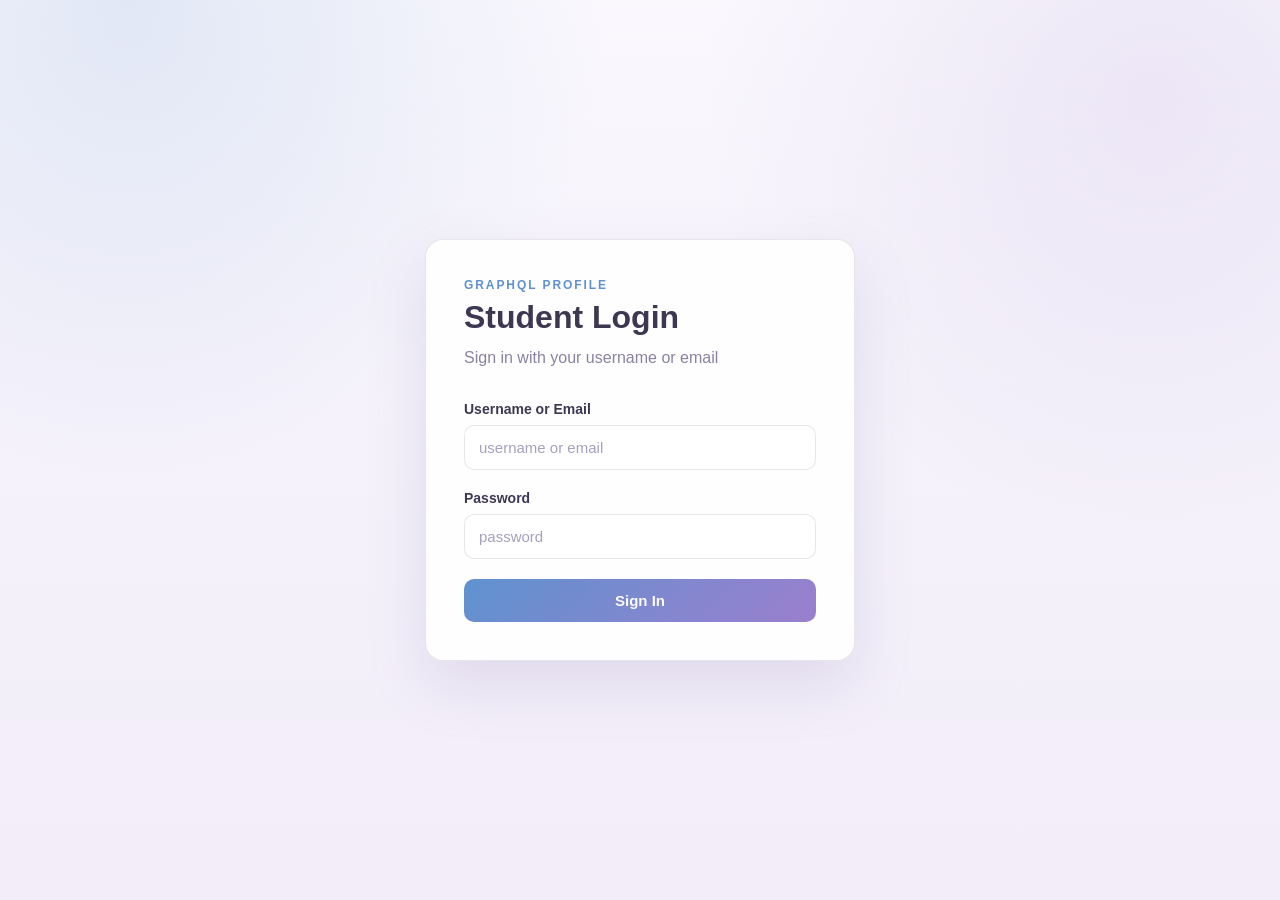
==== commit 20808ab3: "h" ====
--- a/index.html
+++ b/index.html
@@ -83,17 +83,19 @@
 
 
         <p
-          id="login-error"
-          class="error-message"
+          id="error-msg"
+          class="error-message hidden"
           aria-live="polite"
         ></p>
 
 
         <button
-          type="submit"
+          type="button"
+          id="login-btn"
           class="login-button"
         >
-          Sign In
+          <span id="btn-text">Sign In</span>
+          <span id="btn-loader" class="hidden">Signing in&hellip;</span>
         </button>
 
       </form>
--- a/css/login.css
+++ b/css/login.css
@@ -1,3 +1,15 @@
+:root {
+  --bg: #f5f2fb;
+  --surface: #ffffff;
+  --text: #3d3752;
+  --muted: #8a82a0;
+  --line: rgba(61, 55, 82, 0.12);
+  --accent: #5f92cf;
+  --accent-2: #9b7fce;
+  --danger: #d1626f;
+  --shadow: 0 24px 60px rgba(120, 105, 160, 0.16);
+}
+
 * {
   box-sizing: border-box;
   margin: 0;
@@ -8,8 +20,10 @@
   min-height: 100vh;
   font-family: Arial, Helvetica, sans-serif;
   background:
-    radial-gradient(circle at top, #172033 0%, #0b1020 45%, #070b14 100%);
-  color: #f5f7fb;
+    radial-gradient(circle at 10% 0%, rgba(95, 146, 207, 0.16), transparent 30rem),
+    radial-gradient(circle at 90% 10%, rgba(155, 127, 206, 0.14), transparent 28rem),
+    linear-gradient(180deg, #faf8fd 0%, var(--bg) 45%, #f2edf9 100%);
+  color: var(--text);
 }
 
 .login-page {
@@ -24,11 +38,11 @@
   width: 100%;
   max-width: 430px;
   padding: 38px;
-  border: 1px solid rgba(255, 255, 255, 0.08);
+  border: 1px solid var(--line);
   border-radius: 18px;
-  background: rgba(15, 22, 38, 0.92);
-  box-shadow:
-    0 24px 70px rgba(0, 0, 0, 0.4);
+  background: rgba(255, 255, 255, 0.88);
+  box-shadow: var(--shadow);
+  backdrop-filter: blur(18px);
 }
 
 .login-heading {
@@ -41,7 +55,7 @@
   font-weight: 700;
   letter-spacing: 0.16em;
   text-transform: uppercase;
-  color: #7dd3fc;
+  color: var(--accent);
 }
 
 .login-heading h1 {
@@ -51,7 +65,7 @@
 }
 
 .subtitle {
-  color: #9ca3af;
+  color: var(--muted);
   line-height: 1.6;
 }
 
@@ -70,17 +84,17 @@
 .form-group label {
   font-size: 14px;
   font-weight: 600;
-  color: #dbe3ef;
+  color: var(--text);
 }
 
 .form-group input {
   width: 100%;
   padding: 13px 14px;
-  border: 1px solid #2b3548;
+  border: 1px solid var(--line);
   border-radius: 10px;
   outline: none;
-  background: #0b1220;
-  color: #ffffff;
+  background: rgba(255, 255, 255, 0.7);
+  color: var(--text);
   font-size: 15px;
   transition:
     border-color 0.2s ease,
@@ -88,13 +102,12 @@
 }
 
 .form-group input::placeholder {
-  color: #667085;
+  color: #a79fc0;
 }
 
 .form-group input:focus {
-  border-color: #38bdf8;
-  box-shadow:
-    0 0 0 3px rgba(56, 189, 248, 0.12);
+  border-color: rgba(95, 146, 207, 0.85);
+  box-shadow: 0 0 0 3px rgba(95, 146, 207, 0.16);
 }
 
 .login-button {
@@ -102,8 +115,8 @@
   padding: 13px 16px;
   border: 0;
   border-radius: 10px;
-  background: #38bdf8;
-  color: #07111d;
+  background: linear-gradient(135deg, var(--accent), var(--accent-2));
+  color: #fbfaff;
   font-size: 15px;
   font-weight: 800;
   cursor: pointer;
@@ -124,9 +137,13 @@
 
 .error-message {
   min-height: 18px;
-  color: #f87171;
+  color: var(--danger);
   font-size: 13px;
   line-height: 1.4;
+}
+
+.hidden {
+  display: none !important;
 }
 
 @media (max-width: 520px) {
@@ -137,4 +154,4 @@
   .login-heading h1 {
     font-size: 28px;
   }
-}+}
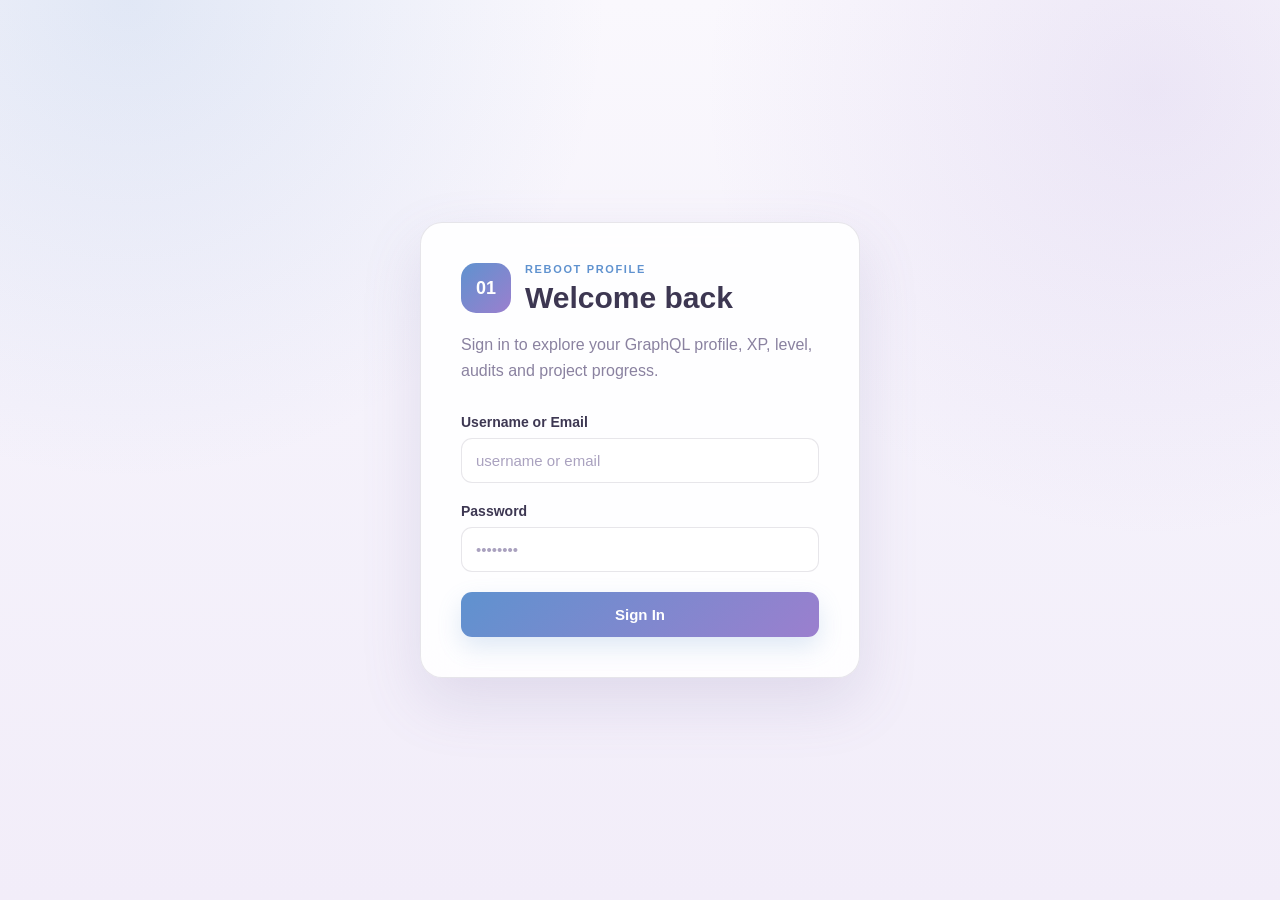
==== commit fce921e4: "h" ====
--- a/index.html
+++ b/index.html
@@ -2,19 +2,19 @@
 <html lang="en">
 
 <head>
-  <meta charset="UTF-8" />
+  <meta charset="UTF-8">
 
   <meta
     name="viewport"
     content="width=device-width, initial-scale=1.0"
-  />
+  >
 
-  <title>GraphQL Profile - Login</title>
+  <title>GraphQL Profile — Sign In</title>
 
   <link
     rel="stylesheet"
     href="css/login.css"
-  />
+  >
 </head>
 
 
@@ -24,81 +24,83 @@
 
     <section class="login-card">
 
-      <div class="login-heading">
+      <div class="brand">
+        <span class="brand-badge">01</span>
 
-        <p class="eyebrow">
-          GraphQL Profile
-        </p>
+        <div>
+          <p class="eyebrow">
+            Reboot Profile
+          </p>
 
-        <h1>
-          Student Login
-        </h1>
-
-        <p class="subtitle">
-          Sign in with your username or email
-        </p>
-
+          <h1>
+            Welcome back
+          </h1>
+        </div>
       </div>
 
 
-      <form
-        id="login-form"
-        class="login-form"
-      >
+      <p class="subtitle">
+        Sign in to explore your GraphQL profile,
+        XP, level, audits and project progress.
+      </p>
+
+
+      <div class="login-form">
 
         <div class="form-group">
-
           <label for="identifier">
             Username or Email
           </label>
 
           <input
             id="identifier"
-            name="identifier"
             type="text"
             placeholder="username or email"
             autocomplete="username"
-            required
-          />
-
+            maxlength="50"
+          >
         </div>
 
 
         <div class="form-group">
-
           <label for="password">
             Password
           </label>
 
           <input
             id="password"
-            name="password"
             type="password"
-            placeholder="password"
+            placeholder="••••••••"
             autocomplete="current-password"
-            required
-          />
-
+            maxlength="128"
+          >
         </div>
 
 
-        <p
+        <div
           id="error-msg"
           class="error-message hidden"
-          aria-live="polite"
-        ></p>
+        ></div>
 
 
         <button
-          type="button"
           id="login-btn"
           class="login-button"
+          type="button"
         >
-          <span id="btn-text">Sign In</span>
-          <span id="btn-loader" class="hidden">Signing in&hellip;</span>
+          <span id="btn-text">
+            Sign In
+          </span>
+
+          <span
+            id="btn-loader"
+            class="hidden"
+          >
+            Signing in...
+          </span>
         </button>
 
-      </form>
+      </div>
 
     </section>
 
--- a/css/login.css
+++ b/css/login.css
@@ -1,14 +1,23 @@
 :root {
   --bg: #f5f2fb;
   --surface: #ffffff;
+  --surface-soft: #fbf9ff;
+
   --text: #3d3752;
   --muted: #8a82a0;
+
   --line: rgba(61, 55, 82, 0.12);
+
   --accent: #5f92cf;
   --accent-2: #9b7fce;
+
   --danger: #d1626f;
-  --shadow: 0 24px 60px rgba(120, 105, 160, 0.16);
-}
+
+  --shadow:
+    0 24px 60px
+    rgba(120, 105, 160, 0.16);
+}
+
 
 * {
   box-sizing: border-box;
@@ -16,142 +25,281 @@
   padding: 0;
 }
 
+
 body {
   min-height: 100vh;
-  font-family: Arial, Helvetica, sans-serif;
-  background:
-    radial-gradient(circle at 10% 0%, rgba(95, 146, 207, 0.16), transparent 30rem),
-    radial-gradient(circle at 90% 10%, rgba(155, 127, 206, 0.14), transparent 28rem),
-    linear-gradient(180deg, #faf8fd 0%, var(--bg) 45%, #f2edf9 100%);
+
+  font-family:
+    Arial,
+    Helvetica,
+    sans-serif;
+
+  background:
+    radial-gradient(
+      circle at 10% 0%,
+      rgba(95, 146, 207, 0.16),
+      transparent 30rem
+    ),
+    radial-gradient(
+      circle at 90% 10%,
+      rgba(155, 127, 206, 0.14),
+      transparent 28rem
+    ),
+    linear-gradient(
+      180deg,
+      #faf8fd 0%,
+      var(--bg) 45%,
+      #f2edf9 100%
+    );
+
   color: var(--text);
 }
+
 
 .login-page {
   min-height: 100vh;
+
   display: flex;
   align-items: center;
   justify-content: center;
+
   padding: 24px;
 }
+
 
 .login-card {
   width: 100%;
-  max-width: 430px;
-  padding: 38px;
-  border: 1px solid var(--line);
-  border-radius: 18px;
-  background: rgba(255, 255, 255, 0.88);
-  box-shadow: var(--shadow);
-  backdrop-filter: blur(18px);
-}
-
-.login-heading {
+  max-width: 440px;
+
+  padding: 40px;
+
+  border:
+    1px solid
+    var(--line);
+
+  border-radius: 22px;
+
+  background:
+    rgba(255, 255, 255, 0.88);
+
+  box-shadow:
+    var(--shadow);
+
+  backdrop-filter:
+    blur(18px);
+}
+
+
+.brand {
+  display: flex;
+  align-items: center;
+
+  gap: 14px;
+
+  margin-bottom: 18px;
+}
+
+
+.brand-badge {
+  width: 50px;
+  height: 50px;
+
+  display: grid;
+  place-items: center;
+
+  border-radius: 15px;
+
+  background:
+    linear-gradient(
+      135deg,
+      var(--accent),
+      var(--accent-2)
+    );
+
+  color: #ffffff;
+
+  font-weight: 800;
+  font-size: 18px;
+}
+
+
+.eyebrow {
+  margin-bottom: 6px;
+
+  color: var(--accent);
+
+  font-size: 11px;
+  font-weight: 800;
+
+  letter-spacing: 0.15em;
+
+  text-transform: uppercase;
+}
+
+
+h1 {
+  font-size: 30px;
+  line-height: 1.1;
+}
+
+
+.subtitle {
   margin-bottom: 30px;
-}
-
-.eyebrow {
-  margin-bottom: 8px;
-  font-size: 12px;
-  font-weight: 700;
-  letter-spacing: 0.16em;
-  text-transform: uppercase;
-  color: var(--accent);
-}
-
-.login-heading h1 {
-  margin-bottom: 10px;
-  font-size: 32px;
-  line-height: 1.1;
-}
-
-.subtitle {
+
   color: var(--muted);
-  line-height: 1.6;
-}
+
+  line-height: 1.65;
+}
+
 
 .login-form {
   display: flex;
   flex-direction: column;
+
   gap: 20px;
 }
+
 
 .form-group {
   display: flex;
   flex-direction: column;
+
   gap: 8px;
 }
 
+
 .form-group label {
+  color: var(--text);
+
   font-size: 14px;
   font-weight: 600;
-  color: var(--text);
-}
+}
+
 
 .form-group input {
   width: 100%;
+
   padding: 13px 14px;
-  border: 1px solid var(--line);
-  border-radius: 10px;
+
+  border:
+    1px solid
+    var(--line);
+
+  border-radius: 11px;
+
   outline: none;
-  background: rgba(255, 255, 255, 0.7);
+
+  background:
+    rgba(255, 255, 255, 0.78);
+
   color: var(--text);
+
   font-size: 15px;
+
   transition:
     border-color 0.2s ease,
-    box-shadow 0.2s ease;
-}
+    box-shadow 0.2s ease,
+    background 0.2s ease;
+}
+
 
 .form-group input::placeholder {
-  color: #a79fc0;
-}
+  color: #aaa2bf;
+}
+
 
 .form-group input:focus {
-  border-color: rgba(95, 146, 207, 0.85);
-  box-shadow: 0 0 0 3px rgba(95, 146, 207, 0.16);
-}
+  border-color:
+    rgba(95, 146, 207, 0.85);
+
+  background: #ffffff;
+
+  box-shadow:
+    0 0 0 3px
+    rgba(95, 146, 207, 0.14);
+}
+
 
 .login-button {
   width: 100%;
-  padding: 13px 16px;
+
+  padding: 14px 16px;
+
   border: 0;
-  border-radius: 10px;
-  background: linear-gradient(135deg, var(--accent), var(--accent-2));
-  color: #fbfaff;
+
+  border-radius: 11px;
+
+  background:
+    linear-gradient(
+      135deg,
+      var(--accent),
+      var(--accent-2)
+    );
+
+  color: #ffffff;
+
   font-size: 15px;
   font-weight: 800;
+
   cursor: pointer;
+
+  box-shadow:
+    0 10px 24px
+    rgba(95, 146, 207, 0.2);
+
   transition:
     transform 0.2s ease,
-    opacity 0.2s ease;
-}
+    opacity 0.2s ease,
+    box-shadow 0.2s ease;
+}
+
 
 .login-button:hover {
-  transform: translateY(-1px);
-}
+  transform:
+    translateY(-1px);
+
+  box-shadow:
+    0 14px 28px
+    rgba(95, 146, 207, 0.26);
+}
+
 
 .login-button:disabled {
-  opacity: 0.6;
+  opacity: 0.65;
+
   cursor: not-allowed;
+
   transform: none;
 }
 
+
 .error-message {
-  min-height: 18px;
+  padding: 11px 13px;
+
+  border-radius: 9px;
+
+  background:
+    rgba(209, 98, 111, 0.09);
+
   color: var(--danger);
+
   font-size: 13px;
-  line-height: 1.4;
-}
+  line-height: 1.45;
+}
+
 
 .hidden {
   display: none !important;
 }
 
+
 @media (max-width: 520px) {
   .login-card {
-    padding: 28px 22px;
+    padding:
+      30px 22px;
   }
 
-  .login-heading h1 {
-    font-size: 28px;
+  h1 {
+    font-size: 26px;
   }
-}
+}
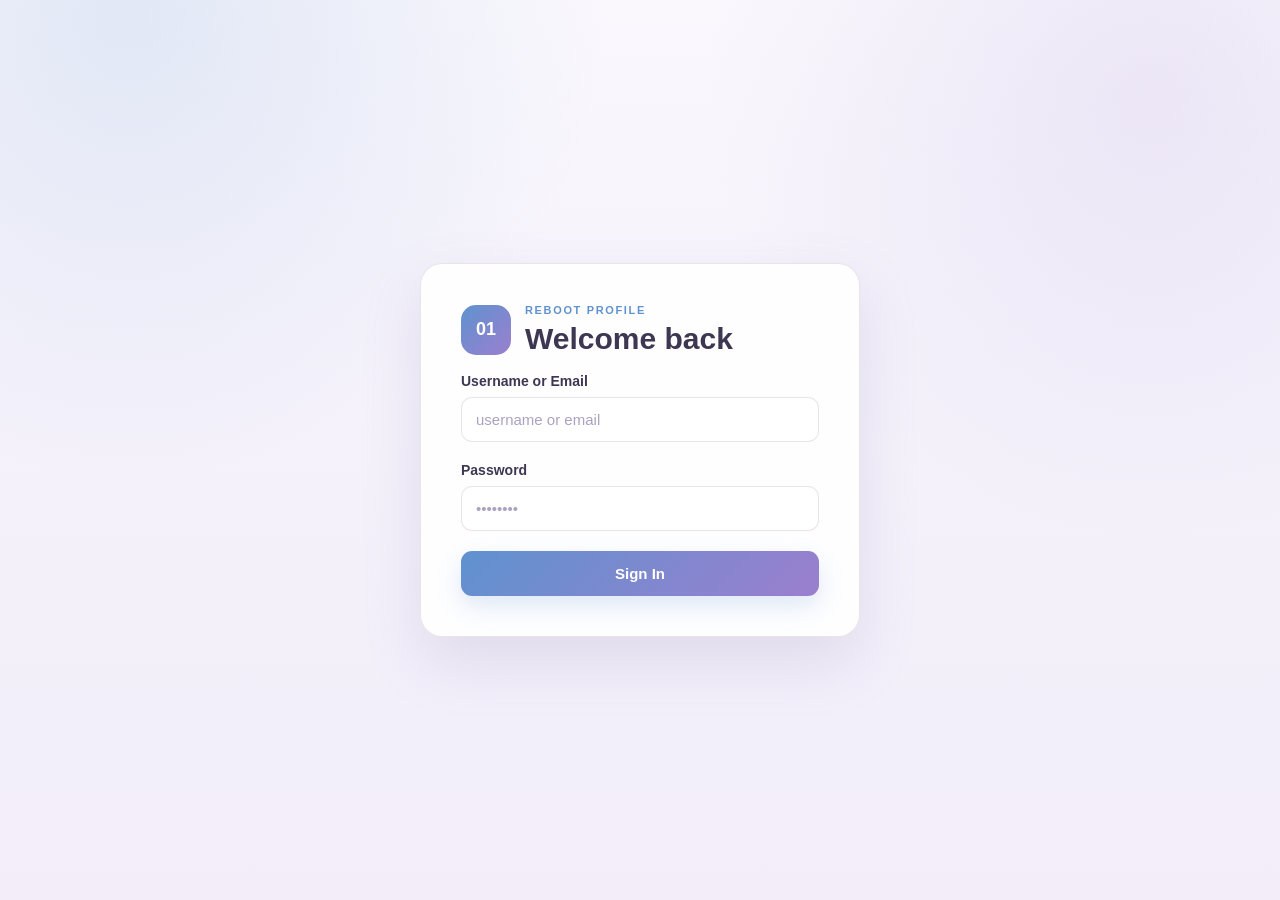
==== commit 6e255e81: "h" ====
--- a/index.html
+++ b/index.html
@@ -9,7 +9,7 @@
     content="width=device-width, initial-scale=1.0"
   >
 
-  <title>GraphQL Profile — Sign In</title>
+  <title>GraphQL Profile - Sign In</title>
 
   <link
     rel="stylesheet"
@@ -37,12 +37,6 @@
           </h1>
         </div>
       </div>
-
-
-      <p class="subtitle">
-        Sign in to explore your GraphQL profile,
-        XP, level, audits and project progress.
-      </p>
 
 
       <div class="login-form">
